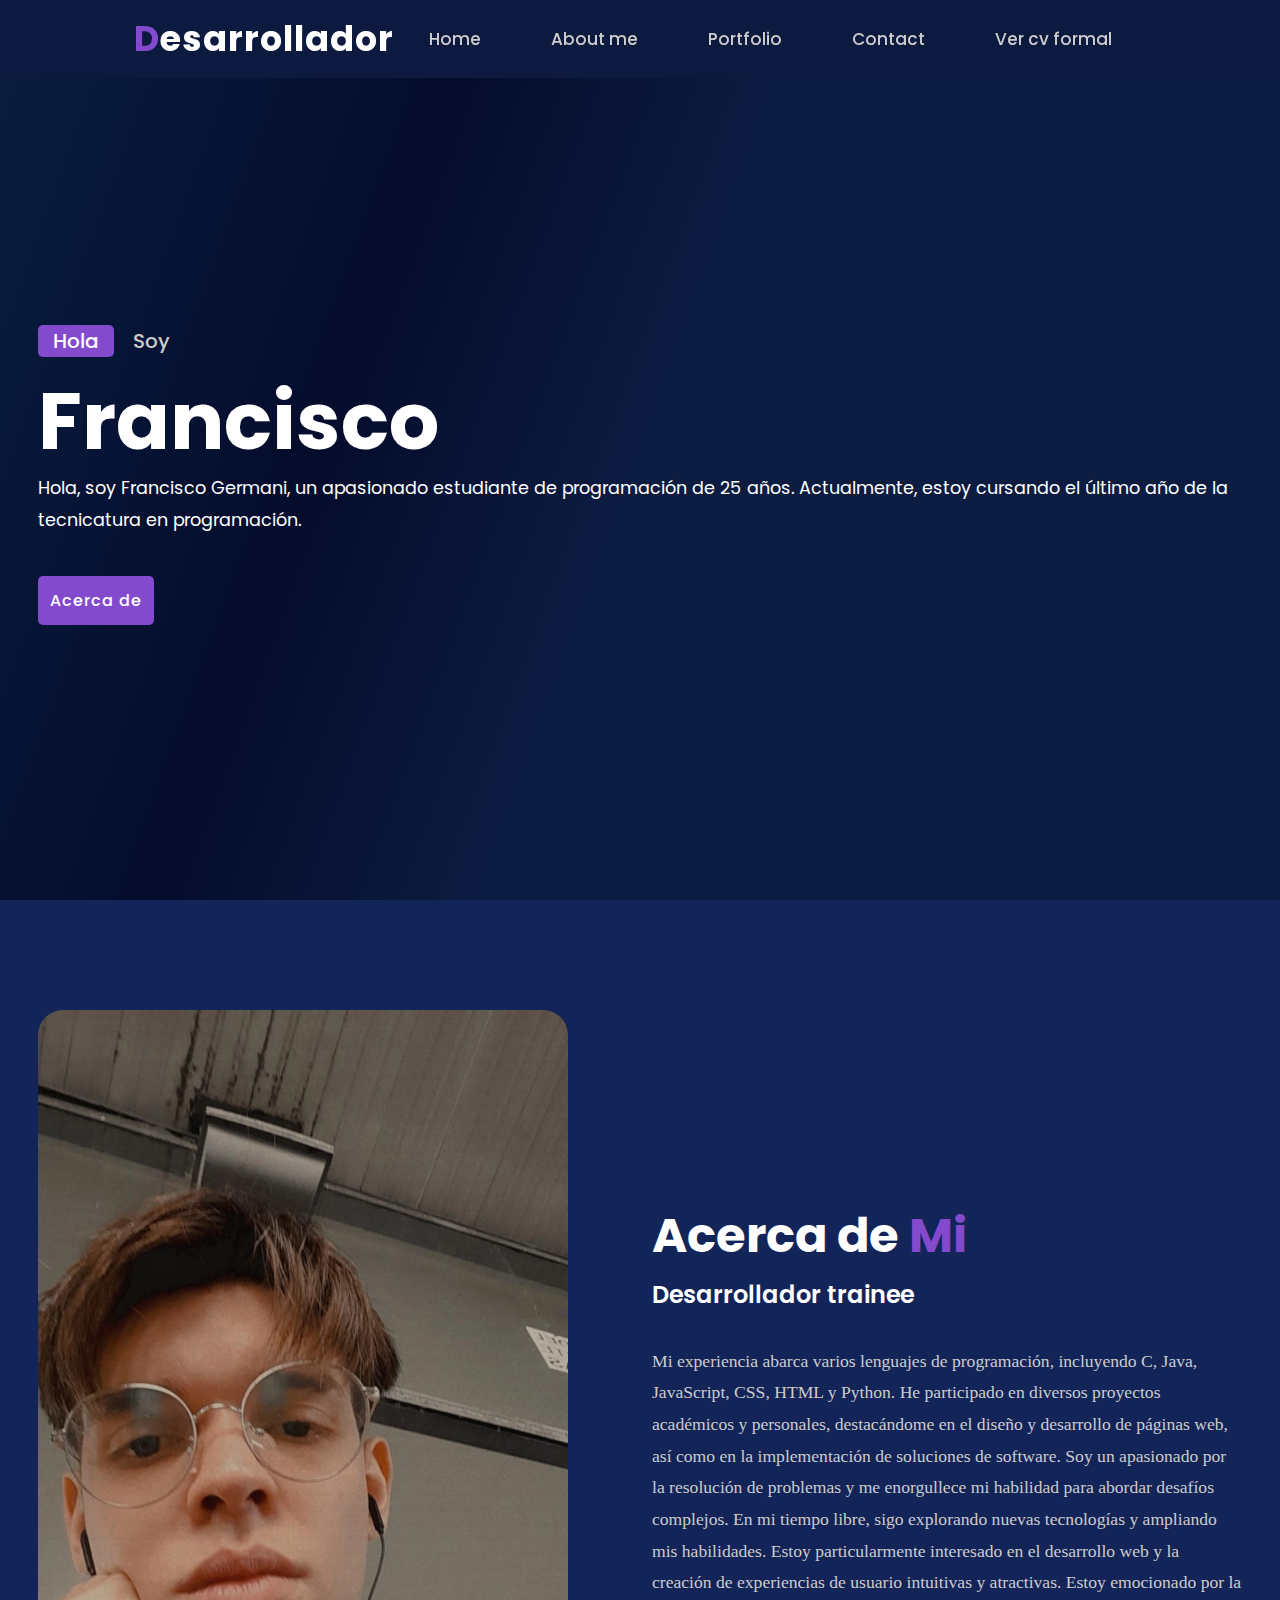
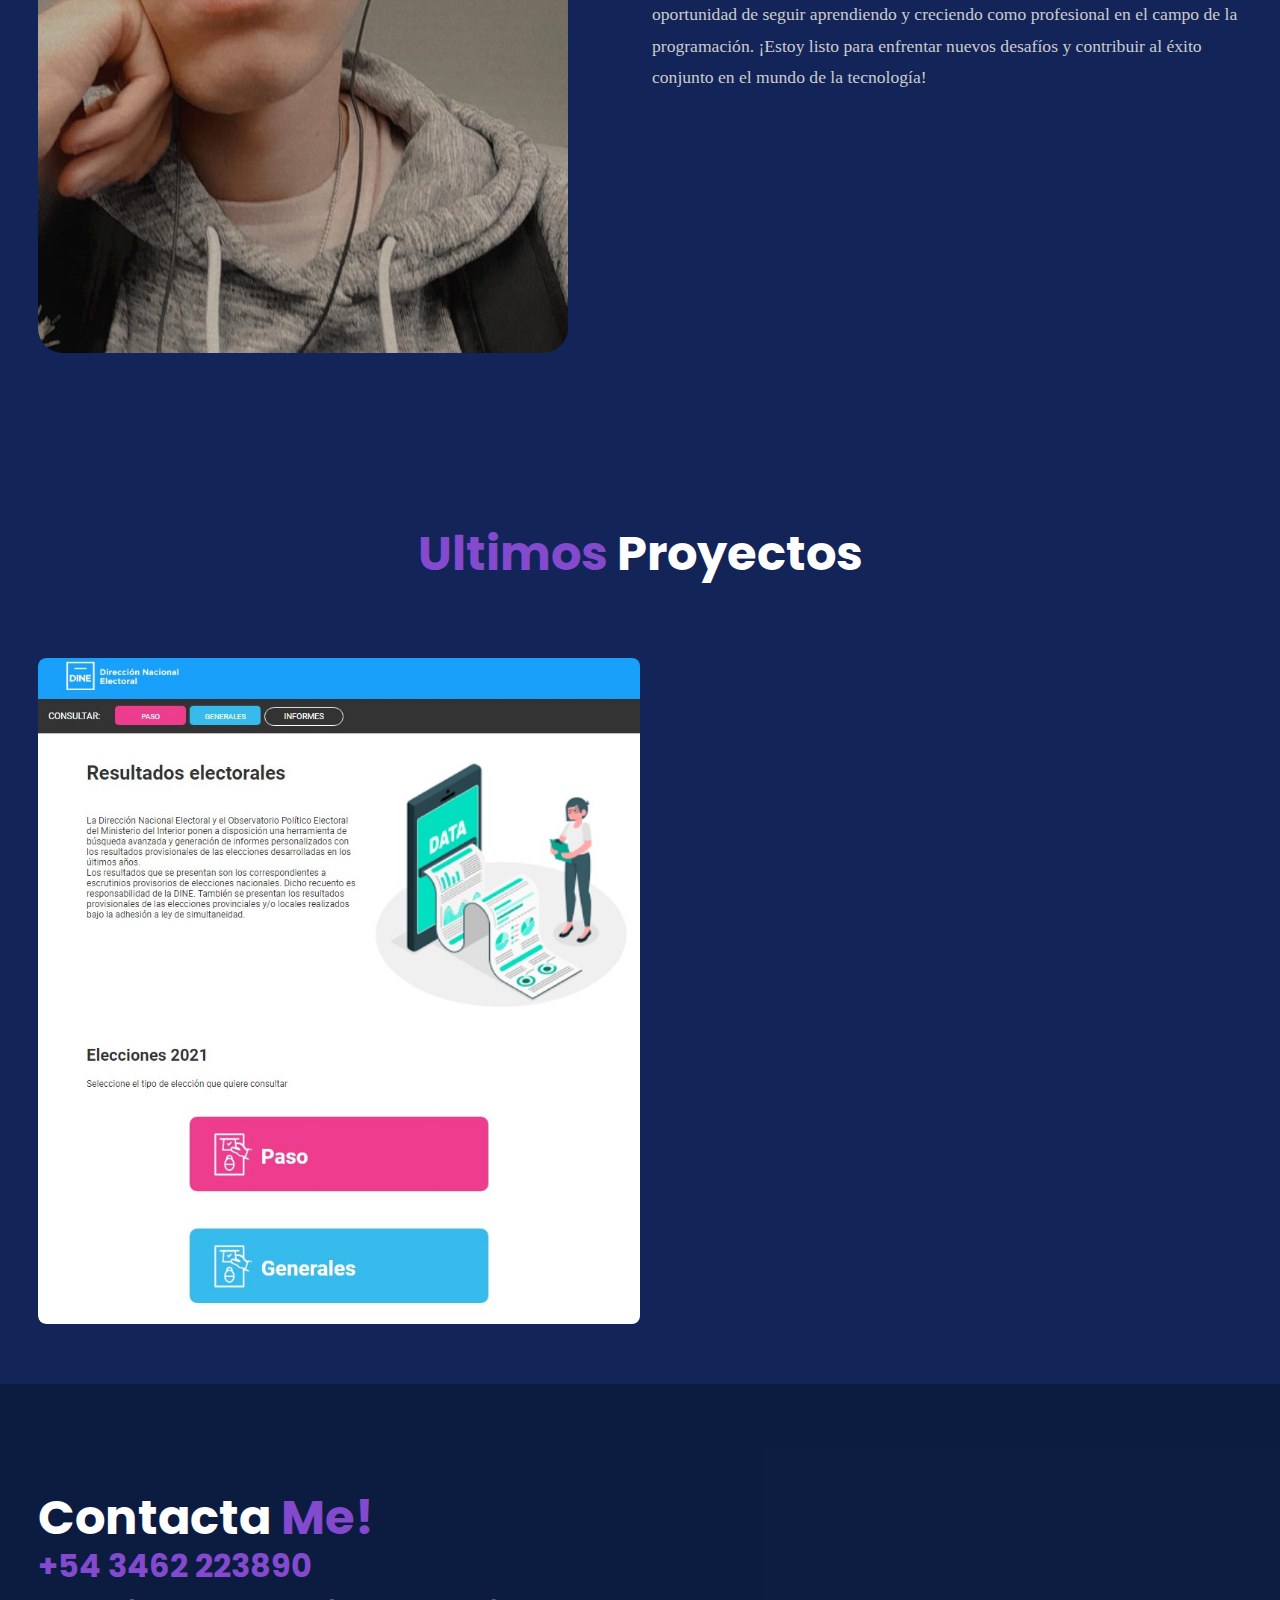
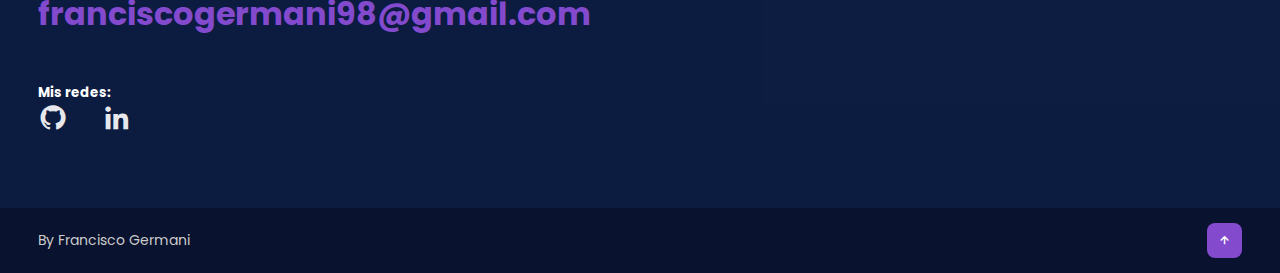
==== index.html @ 9655936d "." ====
<!DOCTYPE html>
<html lang="en">
<head>
    <meta charset="UTF-8">
    <meta name="viewport" content="width=device-width, initial-scale=1.0">
    <title>FranciscoGermaniCV</title>
    <link rel="stylesheet" href="cv.css">
    <link rel="stylesheet"href="https://unpkg.com/boxicons@latest/css/boxicons.min.css">
</head>

<body>
    <header>
        <a href="#" class="logo"><span>D</span>esarrollador</a>
        <ul class="nav">
            <li><a href="#home" class="active">Home</a></li>
            <li><a href="#about">About me</a></li>
            <li><a href="#portfolio">Portfolio</a></li>
            <li><a href="#contact">Contact</a></li>
            <li><a href="pdf/FranciscoGermaniCV.pdf" download="FranciscoGermaniCV.pdf">Ver cv formal</a></li>
        </ul>
        <div class="bx bx-menu"  id="menu-icon"></div>
    </header>


    <section class="home" id="home">
        <div class="home-text">
            <div class="slide">
                <span class="one">Hola</span>
                <span class="two">Soy</span>
            </div>
            <h1>Francisco</h1>
            <p>Hola, soy Francisco Germani, un apasionado estudiante de programación de 25 años. Actualmente, estoy cursando el último año de la tecnicatura en programación.</p>
            <div class="button">
                <a href="#about" class="btn">Acerca de</a>
            </div>
        </div>
    </section>

    <section class="about" id="about">
        <div class="about-img">
            <img src="img/fachero.jpg" alt="Foto1">
        </div>

        <div class="about-text">
            <h2>Acerca de <span>Mi</span></h2>
            <h4>Desarrollador trainee</h4>
            <p>Mi experiencia abarca varios lenguajes de programación, incluyendo C, Java, JavaScript, CSS, HTML y Python. He participado en diversos proyectos académicos y personales, destacándome en el diseño y desarrollo de páginas web, así como en la implementación de soluciones de software. Soy un apasionado por la resolución de problemas y me enorgullece mi habilidad para abordar desafíos complejos.
                En mi tiempo libre, sigo explorando nuevas tecnologías y ampliando mis habilidades. Estoy particularmente interesado en el desarrollo web y la creación de experiencias de usuario intuitivas y atractivas.
                Estoy emocionado por la oportunidad de seguir aprendiendo y creciendo como profesional en el campo de la programación. ¡Estoy listo para enfrentar nuevos desafíos y contribuir al éxito conjunto en el mundo de la tecnología!</p>
        </div>
    </section>

    <section class="portfolio" id="portfolio">
        <div class="main-text">
            <h2><span>Ultimos </span> Proyectos</h2>
        </div>
        <div class="portfolio-content">
            <div class="row">
                <img src="img/Dna.jpg">
                <div class="layer">
                    <h5>Website</h5>
                    <p>Pagina web para consultar los resultados electorales en Argentina</p>
                    <a href="https://frangermani.github.io/ProyectoDneFacultad/"> <i class="bx bx-link-external"></i></a>
                </div>
            </div>
    </section>
           
           
            <section class="contact" id="contact">
                <div class="contact-text">
                    <h2>Contacta <span> Me!</span></h2>
                    <div class="list">
                        <h1><span>+54 3462 223890</span></h1>
                        <h1><span>franciscogermani98@gmail.com</span></h1>
                    </div>
            
                    <div class="contact-icons">
                        <h5>Mis redes:</h5>
                        <a href="https://github.com/FranGermani"><i class='bx bxl-github'></i></a>
                        <a href="https://www.linkedin.com/in/francisco-germani-75039a27b/"><i class='bx bxl-linkedin'></i></a>
                    </div>
                    
            </section>
            
            <section class="end">
                <div class="last-text">
                    <p>By Francisco Germani </p>
                </div>
                <div class="top">
                    <a href="#home"><i class="bx bx-up-arrow-alt"></i></a>
                </div>
            </section>
             <script src="js/script.js"></script>   
            </body>
            
            </html>

</body>
---- cv.css ----
@import url('https://fonts.googleapis.com/css2?family=Poppins:wght@300;400;500;600;700;800;900&display=swap');

*{
    padding: 0;
    margin: 0;
    box-sizing: border-box;
    text-decoration: none;
    list-style: none;
    scroll-behavior: smooth;
    font-family: 'Poppins', sans-serif;
}
:root{ 
    --bg-color:#132459;
    --second-bg-color: linear-gradient(to top, #031c53 0%, #64aff5 100%);
    --text-color:#fff;
    --second-color:#ccc;
    --main-color:#834ace;
    --big-font:5rem;
    --h2-font:3rem;
    --p-font:1.1rem;
}
body{
    background: var(--bg-color);
    color: var(--text-color);
}
header{
    position: fixed;
    width: 100%;
    top: 0;
    right: 0;
    z-index: 1000;
    display: flex;
    align-items: center;
    justify-content: center;
    background: #0e1a41f1;
    padding: 22px 15%;
    border-bottom: 1px solid transparent;
    transition: all .45s ease;
}
.logo{
    color: var(--text-color);
    font-size: 35px;
    font-weight: 700;
    letter-spacing: 1px;
}
span{
    color: var(--main-color);
}
.nav{
    display: flex;
  
}
.nav a{
    color: var(--second-color);
    font-size: 17px;
    font-weight: 500;
    margin: 0 35px;
    transition: all .45s ease;
}
.nav a:hover{
    color: var(--main-color);
}
.nav a:active{
    color:  var(--main-color);
}
#menu-icon{
    font-size: 35px;
    color: var(--text-color);
    z-index: 1000;
    cursor: pointer;
    margin-left: 25px;
    display: none;
}
section{
    padding: 160px 15% 120px;    
}
.home{
    position: relative;
    height: 100vh;
    width: 100%;
    background-image: linear-gradient( 290.1deg,  rgba(5, 19, 37, 0.459) 49.4%, rgb(5, 12, 44) 69.8%, rgba(4, 25, 51, 0.685) 98.2% ), url(img/dreamYuli.jpg);
    background-size: cover;
    background-position: center;
    display: flex;
    align-items: center;
    justify-content: flex-start;
}
.slide{
    margin-bottom: 20px;
}
.one{
    display: inline-block;
    margin-right: 15px;
    padding: 0 15px;
    line-height: 32px;
    font-size: 20px;
    font-weight: 500;
    border-radius: 5px;
    background: var(--main-color);
    color: var(--text-color);
}
.two{
    display: inline-block;
    color: var(--second-color);
    font-size: 20px;
    font-weight: 500;
}
.home-text h1{
    font-size: var(--big-font);
    font-weight: 700;
    color: var(--text-color);
    line-height: 1.1;
    margin: 0 0 8px;
}
.home-text h3{
    color: var(--text-color);
    margin: 0 0 35px;
    font-size: 3rem;
    font-weight: 700;
    line-height: 1.1;
}
.home-text p{
    color: var(--text-color);
    font-size: var(--p-font);
    line-height: 1.8;
    margin-bottom: 40px;
}
.button{
    display: inline-block;
    align-items: center;
    justify-content: center;
}
.btn{
    display: inline-block;
    padding: 12px;
    background: var(--main-color);
    border-radius: 5px;
    color: var(--text-color);
    font-size: 1rem;
    letter-spacing: 1px;
    font-weight: 500;
    transition: all .45s ease;
}
.btn:hover{
    transform: scale(0.9);
}
.about{
    display: grid;
    grid-template-columns: repeat(2, 1fr);
    align-items: center;
    gap: 1.5rem;    
}
.about-img img{
    max-width: 530px;
    height: auto;
    width: 90%;
    border-radius: 25px;
}
.about-text h2{
    font-size: var(--h2-font);
    line-height: 1;
}
.about-text h4{
    font-size: 24px;
    font-weight: 600;
    color: var(--text-color);
    line-height: 1.7;
    margin: 15px 0 30px;
}
.about-text p{
    color: var(--second-color);
    font-size: var(--p-font);
    font-family: 'Times New Roman', Times, serif;
    line-height: 1.8;
    margin-bottom: 4rem;
}
.services{
    background: var(--second-bg-color);    
}
.main-text{
    text-align: center;
}
.main-text p{
    color: var(--second-color);
    font-size: 15px;
    margin-bottom: 15px;
}
.main-text h2{
    font-size: var(--h2-font);
    line-height: 1;
}

.box{
    background: var(--bg-color);
    padding: 35px 45px;
    border-radius: 15px;
    transition: all .45s ease;
}
.s-icons i{
    font-size: 32px;
    margin-bottom: 20px;
}
.box h3{
    font-size: 24px;
    font-weight: 600;
    color: var(--text-color);
    margin-bottom: 15px;
}
.box p{
    color: var(--second-color);
    font-size: 1rem;
    line-height: 1.8;
    margin-bottom: 25px;
}
.box:hover{
    transform: translateY(-8px);
    cursor: pointer;
}
.portfolio-content{
    display: grid;
    grid-template-columns: repeat(auto-fit, minmax(350px, auto));
    align-items: center;
    gap: 2.5rem;
    margin-top: 5rem;
}
.row{
    position: relative;
    overflow: hidden;
    border-radius: 8px;
    cursor: pointer;
}
.row img{
    width: 50%;
    border-radius: 8px;
    display: block;
    transition: transform 0.5s;
}
.layer{
    width: 53%;
    height: 0;
    background: linear-gradient(rgba(0, 0, 0, 0.479), #0077ff);
    position: absolute;
    border-radius: 8px;
    left: 0;
    bottom: 0;
    overflow: hidden;
    display: flex;
    flex-direction: column;
    align-items: center;
    padding: 0 40px;
    transition: height 0.5s;
}
.layer h5{
    font: 30px;
    font-weight: 600;
    margin-bottom: 15px;
}
.layer p{
    color: var(--second-color);
    font-size: 1rem;
    line-height: 1.8;
}
.layer i{
    color: var(--main-color);
    margin-top: 20px;
    font-size: 20px;
    background: var(--text-color);
    width: 60px;
    height: 60px;
    display: flex;
    align-items: center;
    justify-content: center;
    border-radius: 50%;
}
.row:hover img{
    transform: scale(1.1);
}
.row:hover .layer{
    height: 100%;
}
.contact{
    display: grid;
    grid-template-columns: repeat(2, 1fr);
    align-items: center;
    gap: 2.5rem;
    background: rgba(5, 19, 37, 0.459);
}
.contact-text h4{
    color: var(--text-color);
    margin: 18px 0;
    font-size: 20px;
    font-weight: 600;
}
.contact-text h2{
    font-size: var(--h2-font);
    line-height: 1;
}
.contact-text p{
    color: var(--second-color);
    font-size: var(--p-font);
    line-height: 1.8;
    margin-bottom: 30px;
}
.list{
    margin-bottom: 2.8rem;
}
.list li{
    margin-bottom: 12px;
}
.list li a{
    display: block;
    color: var(--second-color);
    font-size: 14px;
    transition: all .45s ease;
}
.list li a:hover{
    color: var(--text-color);
    transform: translateY(5px);
}
.contact-icons i{
    height: 45px;
    width: 45px;
    color: var(--text-color);
    
    font-size: 30px;
    display: inline-block;
    align-items: center;
    justify-content: center;
    border-radius: 8px;
    margin-right: 15px;
    transition: all .45s ease;
    opacity: 0.9;
}
.contact-icons i:hover{

    color: var(--main-color);
    transition: 0.5s;
}

.end{
    padding: 20px 15%;
    display: flex;
    flex-wrap: wrap;
    align-items: center;
    justify-content: space-between;
    gap: 2rem;
    background: rgba(0, 0, 0, 0.479);

}
.last-text p{
    color: var(--second-color);
    font-size: 14px;
}
.top i{
    padding: 10px;
    border-radius: 8px;
    font-size: 15px;
    color: var(--text-color);
    background: var(--main-color);
}
@media (max-width:1480px){
    header{
        padding: 12px 2.5%;
        transition:  .1s;
    }

    section {
        padding: 110px 3% 60px;
    }
    .end {
        padding: 15px 3%;
    }
}
@media (max-width: 1100px){
    :root{
        --big-font:4rem;
        --h2-font:2.5rem;
        --p-font:1rem;
        transition:  .1s;

    }
    .home-text h3{
        font-size: 2.5rem;
    }
    .home{
        height: 87vh;
    }
}
@media (max-width: 920px){
    .about{
        grid-template-columns: 1fr;
    }
    .about-img img{
        width: 100%;
        height: auto;
        max-width: 100%;
    }

    .contact{
        grid-template-columns: 1fr;
    }
}

@media (max-width: 840px){
    #menu-icon{
        display: block;

}
.nav{
    position: absolute;
    top: -1000px;
    right: 0;
    left: 0;
    display: flex;
    flex-direction: column;
    background: var(--bg-color);
    text-align: left;
    transition:  all .45s ease;
}
.nav a{
    display: block;
    margin: 17px;
    font-size: 20px;
    transition: all .45s ease;
    color: var(--text-color);
}
.nav a:hover{
    color: var(--main-color);
}
nav a.active{
    color: var(--text-color);
}
.nav.open{
    top: 100%;
}
}
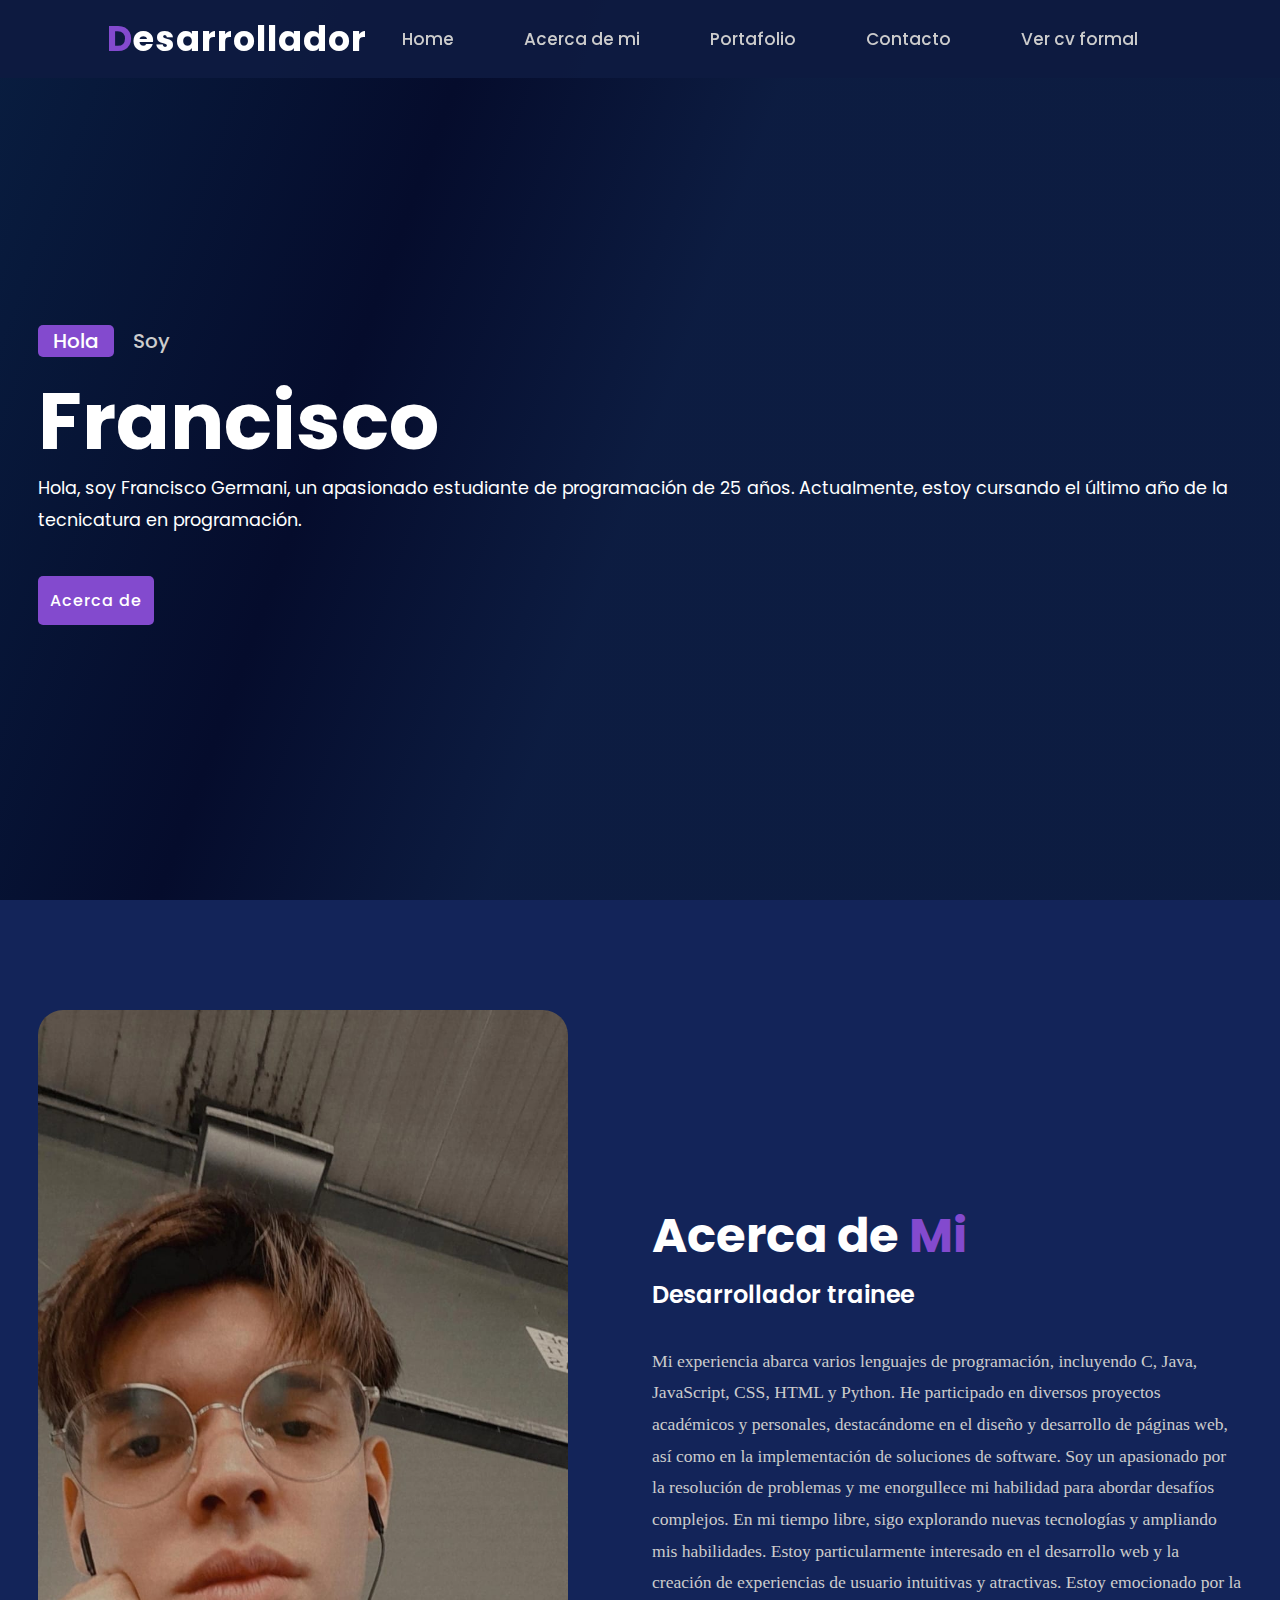
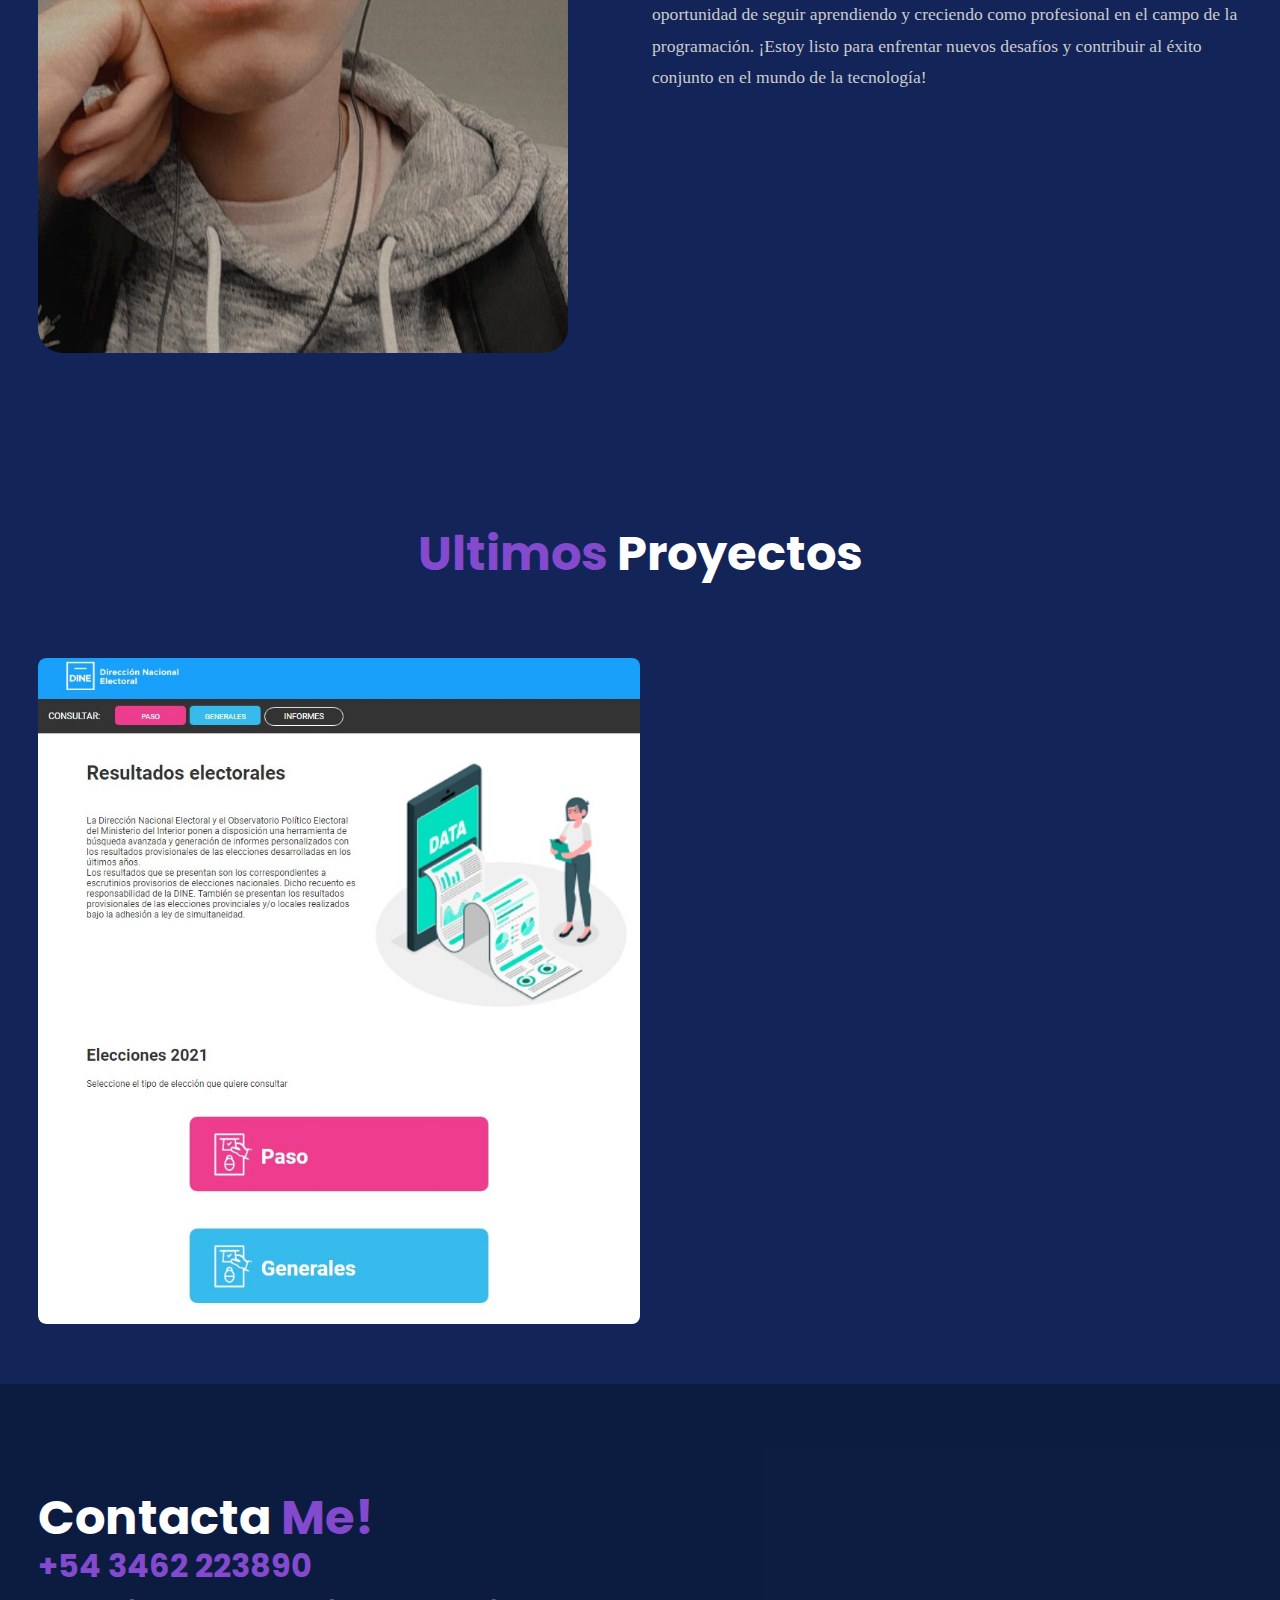
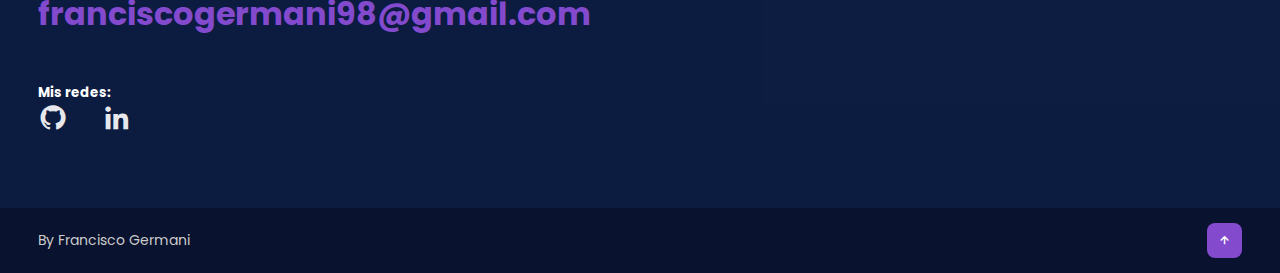
==== commit 2ad1eeae: "s" ====
--- a/index.html
+++ b/index.html
@@ -13,9 +13,9 @@
         <a href="#" class="logo"><span>D</span>esarrollador</a>
         <ul class="nav">
             <li><a href="#home" class="active">Home</a></li>
-            <li><a href="#about">About me</a></li>
-            <li><a href="#portfolio">Portfolio</a></li>
-            <li><a href="#contact">Contact</a></li>
+            <li><a href="#about">Acerca de mi</a></li>
+            <li><a href="#portfolio">Portafolio</a></li>
+            <li><a href="#contact">Contacto</a></li>
             <li><a href="pdf/FranciscoGermaniCV.pdf" download="FranciscoGermaniCV.pdf">Ver cv formal</a></li>
         </ul>
         <div class="bx bx-menu"  id="menu-icon"></div>
@@ -60,7 +60,7 @@
                 <div class="layer">
                     <h5>Website</h5>
                     <p>Pagina web para consultar los resultados electorales en Argentina</p>
-                    <a href="https://frangermani.github.io/ProyectoDneFacultad/"> <i class="bx bx-link-external"></i></a>
+                    <a href="https://frangermani.github.io/ProyectoDneFacultad/" target="_blank"> <i class="bx bx-link-external"></i></a>
                 </div>
             </div>
     </section>
@@ -76,8 +76,8 @@
             
                     <div class="contact-icons">
                         <h5>Mis redes:</h5>
-                        <a href="https://github.com/FranGermani"><i class='bx bxl-github'></i></a>
-                        <a href="https://www.linkedin.com/in/francisco-germani-75039a27b/"><i class='bx bxl-linkedin'></i></a>
+                        <a href="https://github.com/FranGermani" target="_blank"><i class='bx bxl-github'></i></a>
+                        <a href="https://www.linkedin.com/in/francisco-germani-75039a27b/" target="_blank"><i class='bx bxl-linkedin'></i></a>
                     </div>
                     
             </section>
